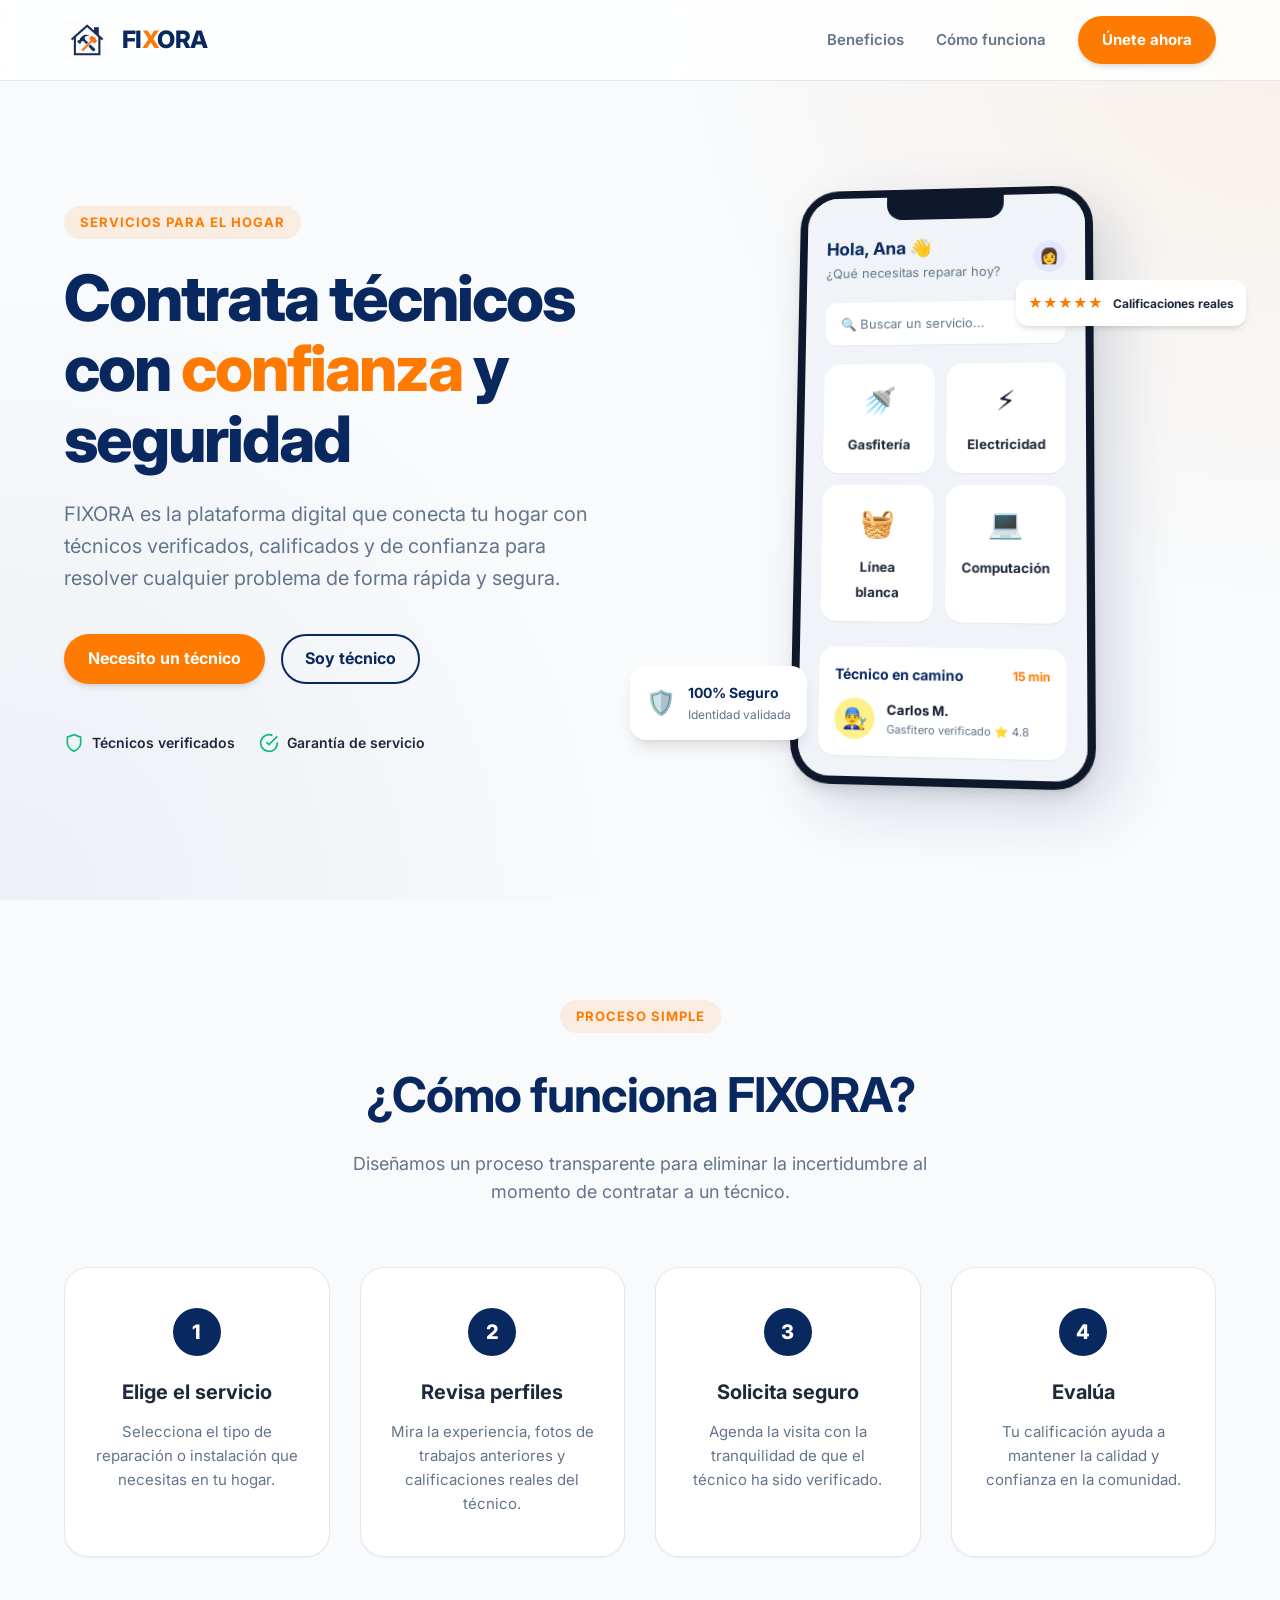
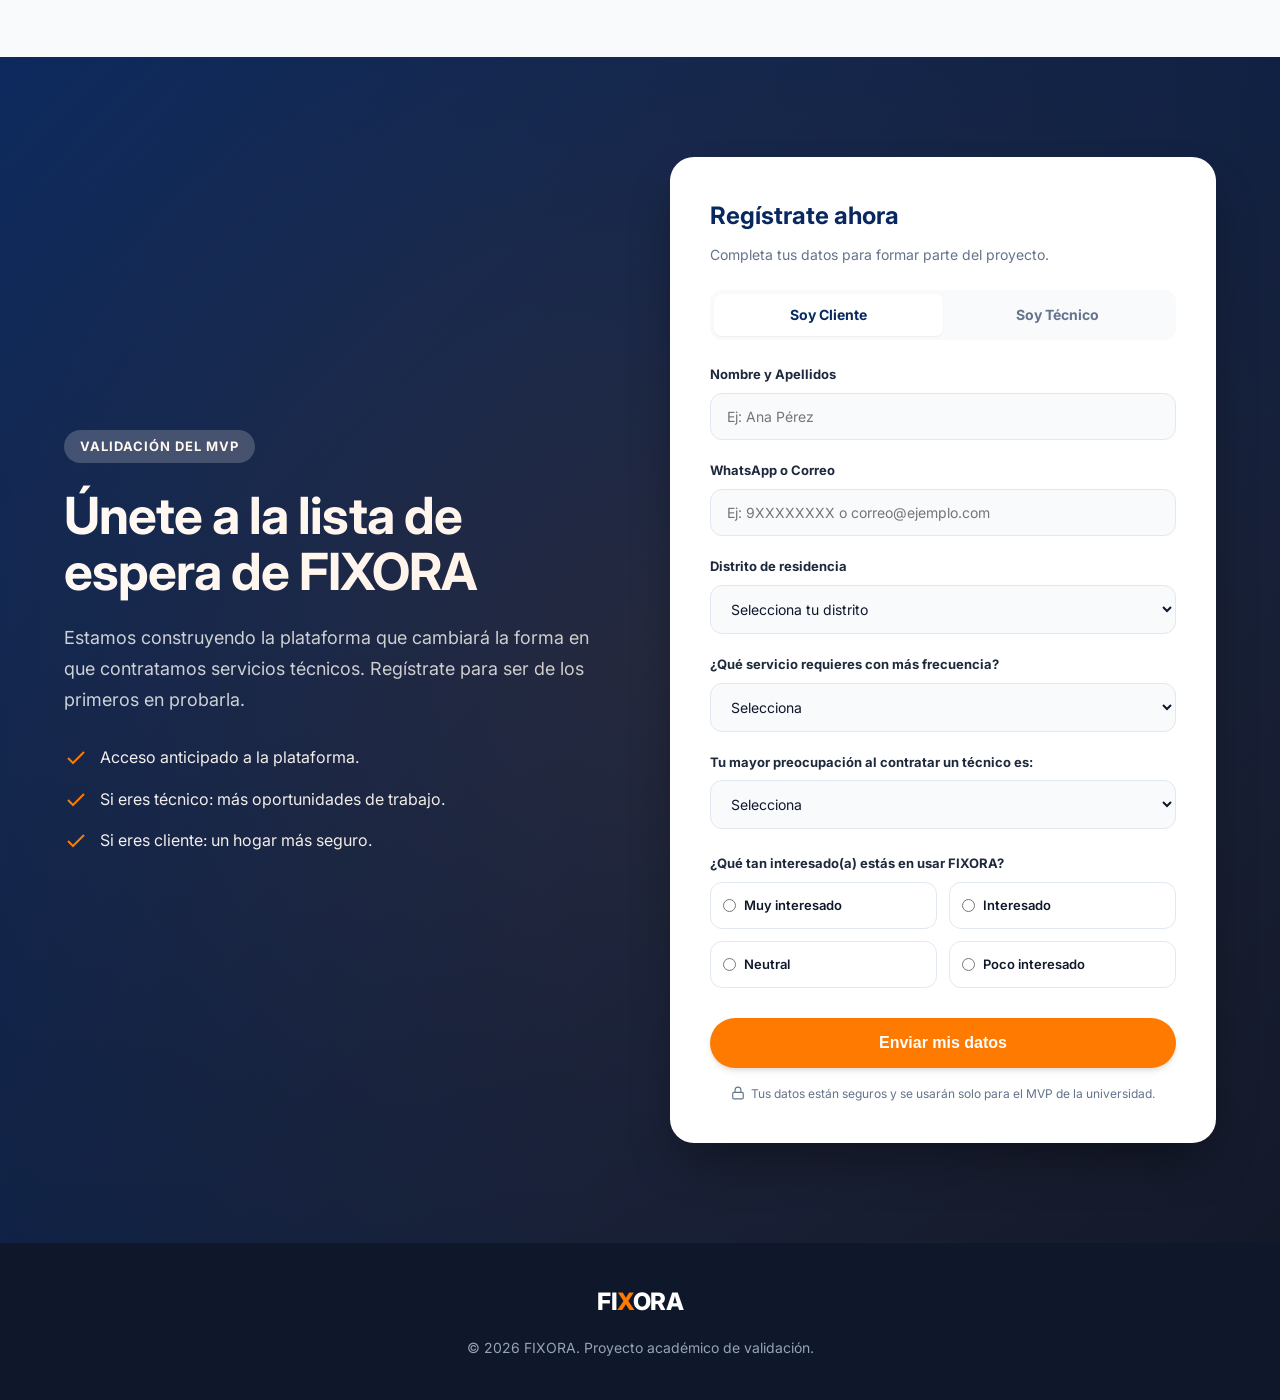
==== index.html @ aec87fe8 "first commit" ====
<!DOCTYPE html>
<html lang="es">
<head>
  <meta charset="UTF-8" />
  <meta name="viewport" content="width=device-width, initial-scale=1.0" />
  <title>FIXORA | Confianza que entra a tu hogar</title>
  <meta name="description" content="FIXORA conecta hogares con técnicos verificados para servicios seguros, rápidos y con garantía." />
  
  <!-- Google Analytics Placeholder -->
  <!-- 
  <script async src="https://www.googletagmanager.com/gtag/js?id=TU_ID_AQUI"></script>
  <script>
    window.dataLayer = window.dataLayer || [];
    function gtag(){dataLayer.push(arguments);}
    gtag('js', new Date());
    gtag('config', 'TU_ID_AQUI');
  </script>
  -->
  
  <link rel="preconnect" href="https://fonts.googleapis.com">
  <link rel="preconnect" href="https://fonts.gstatic.com" crossorigin>
  <link href="https://fonts.googleapis.com/css2?family=Inter:wght@400;500;600;700;800&display=swap" rel="stylesheet">
  <link rel="stylesheet" href="styles.css" />
</head>
<body>
  <header class="site-header">
    <a href="#inicio" class="brand" aria-label="FIXORA inicio">
      <img src="logo.png" alt="FIXORA Logo" class="brand-logo-img" onerror="this.style.display='none'">
      <span class="brand-text">FI<span class="text-orange">X</span>ORA</span>
    </a>
    <nav class="nav">
      <a href="#beneficios" class="nav-link">Beneficios</a>
      <a href="#funciona" class="nav-link">Cómo funciona</a>
      <a href="#validacion" class="btn-primary">Únete ahora</a>
    </nav>
  </header>

  <main id="inicio">
    <!-- HERO SECTION -->
    <section class="hero">
      <div class="hero-copy">
        <span class="badge">Servicios para el hogar</span>
        <h1>Contrata técnicos con <span class="text-orange">confianza</span> y seguridad</h1>
        <p class="lead">FIXORA es la plataforma digital que conecta tu hogar con técnicos verificados, calificados y de confianza para resolver cualquier problema de forma rápida y segura.</p>
        
        <div class="hero-actions">
          <a href="#validacion" class="btn-primary" onclick="setTab('usuario')">Necesito un técnico</a>
          <a href="#validacion" class="btn-outline" onclick="setTab('tecnico')">Soy técnico</a>
        </div>
        
        <div class="trust-badges">
          <div class="trust-item">
            <svg viewBox="0 0 24 24" fill="none" stroke="currentColor" stroke-width="2"><path d="M12 22s8-4 8-10V5l-8-3-8 3v7c0 6 8 10 8 10z"/></svg>
            Técnicos verificados
          </div>
          <div class="trust-item">
            <svg viewBox="0 0 24 24" fill="none" stroke="currentColor" stroke-width="2"><path d="M22 11.08V12a10 10 0 1 1-5.93-9.14"/><polyline points="22 4 12 14.01 9 11.01"/></svg>
            Garantía de servicio
          </div>
        </div>
      </div>
      
      <!-- VISUAL PROTOTYPE (Phone Mockup) -->
      <div class="hero-visual" aria-label="Prototipo de la aplicación FIXORA">
        <div class="phone-mockup">
          <div class="phone-notch"></div>
          <div class="app-screen">
            <div class="app-header">
              <div class="app-greeting">
                <h3>Hola, Ana 👋</h3>
                <p>¿Qué necesitas reparar hoy?</p>
              </div>
              <div class="tech-avatar" style="width: 32px; height: 32px; font-size: 16px;">👩</div>
            </div>
            
            <div class="app-search">
              🔍 Buscar un servicio...
            </div>
            
            <div class="app-categories">
              <div class="cat-card">
                <span>🚿</span>
                <small>Gasfitería</small>
              </div>
              <div class="cat-card">
                <span>⚡</span>
                <small>Electricidad</small>
              </div>
              <div class="cat-card">
                <span>🧺</span>
                <small>Línea blanca</small>
              </div>
              <div class="cat-card">
                <span>💻</span>
                <small>Computación</small>
              </div>
            </div>
            
            <div style="margin-top: auto; background: white; padding: 16px; border-radius: 16px; box-shadow: var(--shadow-sm);">
              <div style="display: flex; justify-content: space-between; align-items: center; margin-bottom: 12px;">
                <h4 style="font-size: 14px; color: var(--blue-primary);">Técnico en camino</h4>
                <span style="font-size: 12px; color: var(--orange-primary); font-weight: bold;">15 min</span>
              </div>
              <div style="display: flex; gap: 12px; align-items: center;">
                <div class="tech-avatar" style="background: #fef08a;">👨‍🔧</div>
                <div>
                  <p style="font-size: 13px; font-weight: 700; color: var(--text-main);">Carlos M.</p>
                  <p style="font-size: 11px; color: var(--text-muted);">Gasfitero verificado ⭐ 4.8</p>
                </div>
              </div>
            </div>
          </div>
        </div>
        
        <div class="floating-card">
          <div style="font-size: 24px;">🛡️</div>
          <div>
            <h4 style="font-size: 14px; color: var(--blue-primary); margin: 0;">100% Seguro</h4>
            <p style="font-size: 12px; color: var(--text-muted); margin: 0;">Identidad validada</p>
          </div>
        </div>
        
        <div class="floating-card-2">
          <div class="stars" style="color: var(--orange-primary); font-size: 14px;">★★★★★</div>
          <p style="font-size: 12px; font-weight: 700; color: var(--blue-800); margin: 0;">Calificaciones reales</p>
        </div>
      </div>
    </section>

    <!-- HOW IT WORKS -->
    <section class="section" id="funciona">
      <div class="text-center">
        <span class="badge">Proceso simple</span>
        <h2 class="section-title">¿Cómo funciona FIXORA?</h2>
        <p class="section-desc">Diseñamos un proceso transparente para eliminar la incertidumbre al momento de contratar a un técnico.</p>
      </div>
      
      <div class="steps-grid">
        <div class="step-card">
          <div class="step-number">1</div>
          <h3>Elige el servicio</h3>
          <p>Selecciona el tipo de reparación o instalación que necesitas en tu hogar.</p>
        </div>
        <div class="step-card">
          <div class="step-number">2</div>
          <h3>Revisa perfiles</h3>
          <p>Mira la experiencia, fotos de trabajos anteriores y calificaciones reales del técnico.</p>
        </div>
        <div class="step-card">
          <div class="step-number">3</div>
          <h3>Solicita seguro</h3>
          <p>Agenda la visita con la tranquilidad de que el técnico ha sido verificado.</p>
        </div>
        <div class="step-card">
          <div class="step-number">4</div>
          <h3>Evalúa</h3>
          <p>Tu calificación ayuda a mantener la calidad y confianza en la comunidad.</p>
        </div>
      </div>
    </section>

    <!-- VALIDATION FORM -->
    <section class="validation-section" id="validacion">
      <div class="validation-copy">
        <span class="badge" style="background: rgba(255,255,255,0.2); color: white;">Validación del MVP</span>
        <h2>Únete a la lista de espera de FIXORA</h2>
        <p>Estamos construyendo la plataforma que cambiará la forma en que contratamos servicios técnicos. Regístrate para ser de los primeros en probarla.</p>
        
        <ul class="validation-list">
          <li>
            <svg viewBox="0 0 24 24" fill="none" stroke="currentColor" stroke-width="2"><polyline points="20 6 9 17 4 12"/></svg>
            Acceso anticipado a la plataforma.
          </li>
          <li>
            <svg viewBox="0 0 24 24" fill="none" stroke="currentColor" stroke-width="2"><polyline points="20 6 9 17 4 12"/></svg>
            Si eres técnico: más oportunidades de trabajo.
          </li>
          <li>
            <svg viewBox="0 0 24 24" fill="none" stroke="currentColor" stroke-width="2"><polyline points="20 6 9 17 4 12"/></svg>
            Si eres cliente: un hogar más seguro.
          </li>
        </ul>
      </div>

      <div class="form-card">
        <div class="form-header">
          <h3>Regístrate ahora</h3>
          <p>Completa tus datos para formar parte del proyecto.</p>
        </div>

        <div class="form-tabs">
          <div class="form-tab active" id="tab-usuario" onclick="setTab('usuario')">Soy Cliente</div>
          <div class="form-tab" id="tab-tecnico" onclick="setTab('tecnico')">Soy Técnico</div>
        </div>

        <form id="fixoraForm" onsubmit="submitForm(event)">
          <!-- Hidden field to track user type -->
          <input type="hidden" id="tipo_usuario" name="tipo_usuario" value="usuario">

          <!-- Common Fields -->
          <div class="form-group">
            <label class="form-label">Nombre y Apellidos</label>
            <input type="text" name="nombre" class="form-control" placeholder="Ej: Ana Pérez" required>
          </div>

          <div class="form-group">
            <label class="form-label">WhatsApp o Correo</label>
            <input type="text" name="contacto" class="form-control" placeholder="Ej: 9XXXXXXXX o correo@ejemplo.com" required>
          </div>

          <div class="form-group">
            <label class="form-label">Distrito de residencia</label>
            <select name="distrito" class="form-control" required>
              <option value="">Selecciona tu distrito</option>
              <option>San Juan de Lurigancho</option>
              <option>Los Olivos</option>
              <option>Comas</option>
              <option>Ate</option>
              <option>San Miguel</option>
              <option>Surco</option>
              <option>Otro distrito</option>
            </select>
          </div>

          <!-- CLIENT SPECIFIC FIELDS -->
          <div id="fields-usuario" class="form-dynamic-section active">
            <div class="form-group">
              <label class="form-label">¿Qué servicio requieres con más frecuencia?</label>
              <select name="servicio_interes" class="form-control">
                <option value="">Selecciona</option>
                <option>Gasfitería</option>
                <option>Electricidad</option>
                <option>Línea blanca</option>
                <option>Computación</option>
                <option>Instalaciones generales</option>
              </select>
            </div>
            
            <div class="form-group">
              <label class="form-label">Tu mayor preocupación al contratar un técnico es:</label>
              <select name="preocupacion" class="form-control">
                <option value="">Selecciona</option>
                <option>Miedo a robos o estafas</option>
                <option>Trabajos mal realizados</option>
                <option>Cobros excesivos o sorpresas</option>
                <option>Falta de garantía</option>
              </select>
            </div>
          </div>

          <!-- TECHNICIAN SPECIFIC FIELDS -->
          <div id="fields-tecnico" class="form-dynamic-section">
            <div class="form-group">
              <label class="form-label">¿Cuál es tu especialidad principal?</label>
              <select name="especialidad" class="form-control">
                <option value="">Selecciona tu oficio</option>
                <option>Gasfitería</option>
                <option>Electricidad</option>
                <option>Reparación de línea blanca</option>
                <option>Soporte de computadoras</option>
                <option>Albañilería / Instalaciones</option>
              </select>
            </div>

            <div class="form-group">
              <label class="form-label">Años de experiencia</label>
              <select name="experiencia" class="form-control">
                <option value="">Selecciona</option>
                <option>Menos de 1 año</option>
                <option>1 a 3 años</option>
                <option>3 a 5 años</option>
                <option>Más de 5 años</option>
              </select>
            </div>
          </div>

          <!-- Common Fields -->
          <div class="form-group" style="margin-top: 24px;">
            <label class="form-label">¿Qué tan interesado(a) estás en usar FIXORA?</label>
            <div class="radio-group">
              <label class="radio-label"><input type="radio" name="interes" value="Muy interesado" required> Muy interesado</label>
              <label class="radio-label"><input type="radio" name="interes" value="Interesado"> Interesado</label>
              <label class="radio-label"><input type="radio" name="interes" value="Neutral"> Neutral</label>
              <label class="radio-label"><input type="radio" name="interes" value="Poco interesado"> Poco interesado</label>
            </div>
          </div>

          <button type="submit" class="btn-primary btn-submit" id="submitBtn">Enviar mis datos</button>
          
          <div class="privacy-notice">
            <svg viewBox="0 0 24 24" width="14" height="14" fill="none" stroke="currentColor" stroke-width="2"><rect x="3" y="11" width="18" height="11" rx="2" ry="2"/><path d="M7 11V7a5 5 0 0 1 10 0v4"/></svg>
            Tus datos están seguros y se usarán solo para el MVP de la universidad.
          </div>
          
          <div class="success-message" id="successMsg">
            ¡Gracias por registrarte! Hemos guardado tu información.
          </div>
        </form>
      </div>
    </section>
  </main>

  <footer class="site-footer">
    <div class="brand" style="justify-content: center; margin-bottom: 16px;">
      <span class="brand-text">FI<span class="text-orange">X</span>ORA</span>
    </div>
    <p>© 2026 FIXORA. Proyecto académico de validación.</p>
  </footer>

  <script src="script.js"></script>
</body>
</html>
---- styles.css ----
:root {
  /* Core Colors */
  --blue-900: #0f172a;
  --blue-800: #1e293b;
  --blue-600: #2563eb;
  --blue-500: #3b82f6;
  --blue-primary: #08285f; /* Base blue from requirements */
  --orange-primary: #ff7a00; /* Base orange from requirements */
  --orange-hover: #e06a00;
  
  /* Neutral Colors */
  --bg-main: #f8fafc;
  --bg-card: #ffffff;
  --text-main: #0f172a;
  --text-muted: #64748b;
  --border-light: #e2e8f0;
  
  /* Shadows & Effects */
  --shadow-sm: 0 1px 2px 0 rgb(0 0 0 / 0.05);
  --shadow-md: 0 4px 6px -1px rgb(0 0 0 / 0.1), 0 2px 4px -2px rgb(0 0 0 / 0.1);
  --shadow-lg: 0 10px 15px -3px rgb(0 0 0 / 0.1), 0 4px 6px -4px rgb(0 0 0 / 0.1);
  --shadow-glow: 0 0 20px rgba(255, 122, 0, 0.3);
  --radius-md: 12px;
  --radius-lg: 24px;
  --radius-full: 9999px;
  
  /* Glassmorphism */
  --glass-bg: rgba(255, 255, 255, 0.85);
  --glass-border: rgba(255, 255, 255, 0.3);
}

* {
  box-sizing: border-box;
  margin: 0;
  padding: 0;
}

html {
  scroll-behavior: smooth;
  font-family: 'Inter', system-ui, -apple-system, sans-serif;
}

body {
  background-color: var(--bg-main);
  color: var(--text-main);
  line-height: 1.6;
  overflow-x: hidden;
}

a {
  text-decoration: none;
  color: inherit;
  transition: all 0.3s ease;
}

/* --- HEADER & NAVIGATION --- */
.site-header {
  position: fixed;
  top: 0;
  width: 100%;
  z-index: 100;
  background: var(--glass-bg);
  backdrop-filter: blur(16px);
  -webkit-backdrop-filter: blur(16px);
  border-bottom: 1px solid var(--border-light);
  display: flex;
  align-items: center;
  justify-content: space-between;
  padding: 16px clamp(20px, 5vw, 80px);
  transition: all 0.3s ease;
}

.brand {
  display: flex;
  align-items: center;
  gap: 12px;
}

.brand-logo-img {
  height: 40px;
  width: auto;
  object-fit: contain;
}

.brand-text {
  font-size: 24px;
  font-weight: 800;
  color: var(--blue-primary);
  letter-spacing: -0.5px;
}

.text-orange {
  color: var(--orange-primary);
}

.nav {
  display: flex;
  align-items: center;
  gap: 32px;
  font-weight: 600;
  font-size: 15px;
}

.nav-link {
  color: var(--text-muted);
}

.nav-link:hover {
  color: var(--blue-primary);
}

.btn-primary {
  background: var(--orange-primary);
  color: white;
  padding: 12px 24px;
  border-radius: var(--radius-full);
  font-weight: 700;
  box-shadow: var(--shadow-md);
  border: none;
  cursor: pointer;
  display: inline-flex;
  align-items: center;
  justify-content: center;
  transition: all 0.3s cubic-bezier(0.4, 0, 0.2, 1);
}

.btn-primary:hover {
  background: var(--orange-hover);
  transform: translateY(-2px);
  box-shadow: var(--shadow-glow);
  color: white;
}

.btn-outline {
  background: transparent;
  color: var(--blue-primary);
  border: 2px solid var(--blue-primary);
  padding: 10px 22px;
  border-radius: var(--radius-full);
  font-weight: 700;
  transition: all 0.3s ease;
}

.btn-outline:hover {
  background: var(--blue-primary);
  color: white;
}

/* --- HERO SECTION --- */
.hero {
  padding: 160px clamp(20px, 5vw, 80px) 100px;
  min-height: 100vh;
  display: grid;
  grid-template-columns: 1fr 1fr;
  gap: 60px;
  align-items: center;
  background: radial-gradient(circle at top right, rgba(255, 122, 0, 0.08), transparent 40%),
              radial-gradient(circle at bottom left, rgba(8, 40, 95, 0.05), transparent 40%);
}

.badge {
  display: inline-block;
  background: rgba(255, 122, 0, 0.1);
  color: var(--orange-primary);
  padding: 6px 16px;
  border-radius: var(--radius-full);
  font-size: 13px;
  font-weight: 700;
  text-transform: uppercase;
  letter-spacing: 1px;
  margin-bottom: 24px;
}

.hero-copy h1 {
  font-size: clamp(40px, 5vw, 64px);
  color: var(--blue-primary);
  line-height: 1.1;
  letter-spacing: -2px;
  margin-bottom: 24px;
  font-weight: 800;
}

.hero-copy p.lead {
  font-size: clamp(16px, 2vw, 20px);
  color: var(--text-muted);
  margin-bottom: 40px;
  max-width: 540px;
}

.hero-actions {
  display: flex;
  gap: 16px;
  align-items: center;
  margin-bottom: 48px;
}

.trust-badges {
  display: flex;
  gap: 24px;
  align-items: center;
}

.trust-item {
  display: flex;
  align-items: center;
  gap: 8px;
  font-size: 14px;
  font-weight: 600;
  color: var(--blue-800);
}

.trust-item svg {
  width: 20px;
  height: 20px;
  color: #10b981;
}

/* --- APP PROTOTYPE VISUAL --- */
.hero-visual {
  position: relative;
  display: flex;
  justify-content: center;
  perspective: 1000px;
}

.phone-mockup {
  width: 300px;
  height: 600px;
  background: var(--bg-card);
  border-radius: 40px;
  border: 8px solid var(--blue-900);
  box-shadow: var(--shadow-lg), 20px 20px 60px rgba(8, 40, 95, 0.15);
  overflow: hidden;
  position: relative;
  transform: rotateY(-5deg) rotateX(5deg);
  transition: transform 0.5s ease;
}

.phone-mockup:hover {
  transform: rotateY(0deg) rotateX(0deg) translateY(-10px);
}

.phone-notch {
  position: absolute;
  top: 0;
  left: 50%;
  transform: translateX(-50%);
  width: 120px;
  height: 24px;
  background: var(--blue-900);
  border-bottom-left-radius: 16px;
  border-bottom-right-radius: 16px;
  z-index: 10;
}

.app-screen {
  padding: 40px 20px 20px;
  height: 100%;
  background: #f0f4f8;
  display: flex;
  flex-direction: column;
  gap: 20px;
}

.app-header {
  display: flex;
  justify-content: space-between;
  align-items: center;
}

.app-greeting h3 {
  font-size: 18px;
  color: var(--blue-primary);
}

.app-greeting p {
  font-size: 13px;
  color: var(--text-muted);
}

.app-search {
  background: white;
  padding: 12px 16px;
  border-radius: 12px;
  font-size: 13px;
  color: var(--text-muted);
  display: flex;
  align-items: center;
  gap: 8px;
  box-shadow: var(--shadow-sm);
}

.app-categories {
  display: grid;
  grid-template-columns: 1fr 1fr;
  gap: 12px;
}

.cat-card {
  background: white;
  padding: 16px;
  border-radius: 16px;
  text-align: center;
  box-shadow: var(--shadow-sm);
  transition: transform 0.2s;
}

.cat-card:hover {
  transform: scale(1.05);
}

.cat-card span {
  font-size: 28px;
  display: block;
  margin-bottom: 8px;
}

.cat-card small {
  font-weight: 700;
  color: var(--blue-800);
}

.floating-card {
  position: absolute;
  bottom: 40px;
  left: -40px;
  background: white;
  padding: 16px;
  border-radius: 16px;
  box-shadow: var(--shadow-lg);
  display: flex;
  align-items: center;
  gap: 12px;
  animation: float 4s ease-in-out infinite;
  z-index: 20;
}

.floating-card-2 {
  position: absolute;
  top: 100px;
  right: -30px;
  background: white;
  padding: 12px;
  border-radius: 12px;
  box-shadow: var(--shadow-md);
  display: flex;
  align-items: center;
  gap: 10px;
  animation: float 5s ease-in-out infinite reverse;
  z-index: 20;
}

.tech-avatar {
  width: 40px;
  height: 40px;
  background: #e0e7ff;
  border-radius: 50%;
  display: grid;
  place-items: center;
  font-size: 20px;
}

.tech-info h4 {
  font-size: 14px;
  color: var(--blue-primary);
}

.tech-info p {
  font-size: 12px;
  color: var(--text-muted);
}

.tech-info .stars {
  color: var(--orange-primary);
  font-size: 12px;
}

@keyframes float {
  0% { transform: translateY(0px); }
  50% { transform: translateY(-15px); }
  100% { transform: translateY(0px); }
}

/* --- HOW IT WORKS --- */
.section {
  padding: 100px clamp(20px, 5vw, 80px);
}

.text-center {
  text-align: center;
}

.section-title {
  font-size: clamp(32px, 4vw, 48px);
  color: var(--blue-primary);
  margin-bottom: 16px;
  letter-spacing: -1px;
}

.section-desc {
  font-size: 18px;
  color: var(--text-muted);
  max-width: 600px;
  margin: 0 auto 60px;
}

.steps-grid {
  display: grid;
  grid-template-columns: repeat(auto-fit, minmax(240px, 1fr));
  gap: 30px;
  position: relative;
}

.step-card {
  background: white;
  padding: 40px 30px;
  border-radius: var(--radius-lg);
  text-align: center;
  box-shadow: var(--shadow-sm);
  transition: all 0.3s ease;
  border: 1px solid var(--border-light);
  position: relative;
  z-index: 2;
}

.step-card:hover {
  transform: translateY(-5px);
  box-shadow: var(--shadow-md);
  border-color: var(--orange-primary);
}

.step-number {
  width: 48px;
  height: 48px;
  background: var(--blue-primary);
  color: white;
  border-radius: 50%;
  display: grid;
  place-items: center;
  font-size: 20px;
  font-weight: 800;
  margin: 0 auto 20px;
}

.step-card h3 {
  color: var(--blue-800);
  margin-bottom: 12px;
  font-size: 20px;
}

.step-card p {
  color: var(--text-muted);
  font-size: 15px;
}

/* --- VALIDATION FORM SECTION --- */
.validation-section {
  background: linear-gradient(135deg, var(--blue-primary) 0%, var(--blue-900) 100%);
  padding: 100px clamp(20px, 5vw, 80px);
  color: white;
  display: grid;
  grid-template-columns: 1fr 1fr;
  gap: 60px;
  align-items: center;
  position: relative;
  overflow: hidden;
}

.validation-section::before {
  content: '';
  position: absolute;
  top: -50%;
  left: -50%;
  width: 200%;
  height: 200%;
  background: radial-gradient(circle, rgba(255,122,0,0.1) 0%, transparent 60%);
  pointer-events: none;
}

.validation-copy h2 {
  font-size: clamp(36px, 4vw, 54px);
  margin-bottom: 24px;
  line-height: 1.1;
  letter-spacing: -1px;
}

.validation-copy p {
  font-size: 18px;
  color: #cbd5e1;
  margin-bottom: 30px;
  line-height: 1.7;
}

.validation-list {
  list-style: none;
}

.validation-list li {
  display: flex;
  align-items: center;
  gap: 12px;
  margin-bottom: 16px;
  font-size: 16px;
  color: #f1f5f9;
}

.validation-list li svg {
  color: var(--orange-primary);
  width: 24px;
  height: 24px;
}

.form-card {
  background: white;
  border-radius: var(--radius-lg);
  padding: 40px;
  box-shadow: 0 25px 50px -12px rgba(0, 0, 0, 0.4);
  color: var(--text-main);
  position: relative;
  z-index: 10;
}

.form-header {
  margin-bottom: 24px;
}

.form-header h3 {
  font-size: 24px;
  color: var(--blue-primary);
  margin-bottom: 8px;
}

.form-header p {
  color: var(--text-muted);
  font-size: 14px;
}

.form-tabs {
  display: flex;
  background: var(--bg-main);
  border-radius: var(--radius-md);
  padding: 4px;
  margin-bottom: 24px;
}

.form-tab {
  flex: 1;
  text-align: center;
  padding: 10px;
  font-weight: 700;
  font-size: 14px;
  color: var(--text-muted);
  cursor: pointer;
  border-radius: 8px;
  transition: all 0.2s;
}

.form-tab.active {
  background: white;
  color: var(--blue-primary);
  box-shadow: var(--shadow-sm);
}

.form-group {
  margin-bottom: 20px;
}

.form-label {
  display: block;
  font-size: 13px;
  font-weight: 700;
  color: var(--blue-800);
  margin-bottom: 8px;
}

.form-control {
  width: 100%;
  padding: 14px 16px;
  border: 1px solid var(--border-light);
  border-radius: var(--radius-md);
  font-family: inherit;
  font-size: 14px;
  color: var(--text-main);
  background: var(--bg-main);
  transition: all 0.2s;
}

.form-control:focus {
  outline: none;
  border-color: var(--blue-primary);
  box-shadow: 0 0 0 3px rgba(37, 99, 235, 0.1);
  background: white;
}

.radio-group {
  display: grid;
  grid-template-columns: 1fr 1fr;
  gap: 12px;
}

.radio-label {
  display: flex;
  align-items: center;
  gap: 8px;
  padding: 12px;
  border: 1px solid var(--border-light);
  border-radius: var(--radius-md);
  cursor: pointer;
  font-size: 13px;
  font-weight: 600;
  transition: all 0.2s;
}

.radio-label:hover {
  background: var(--bg-main);
}

.radio-label input[type="radio"] {
  accent-color: var(--orange-primary);
}

.btn-submit {
  width: 100%;
  padding: 16px;
  font-size: 16px;
  margin-top: 10px;
}

.privacy-notice {
  text-align: center;
  font-size: 12px;
  color: var(--text-muted);
  margin-top: 16px;
  display: flex;
  align-items: center;
  justify-content: center;
  gap: 6px;
}

.form-dynamic-section {
  display: none;
}

.form-dynamic-section.active {
  display: block;
  animation: fadeIn 0.3s ease;
}

.success-message {
  display: none;
  background: #ecfdf5;
  color: #065f46;
  padding: 16px;
  border-radius: var(--radius-md);
  text-align: center;
  font-weight: 600;
  margin-top: 20px;
  border: 1px solid #a7f3d0;
}

@keyframes fadeIn {
  from { opacity: 0; transform: translateY(-5px); }
  to { opacity: 1; transform: translateY(0); }
}

/* --- FOOTER --- */
.site-footer {
  background: var(--blue-900);
  color: white;
  padding: 40px 20px;
  text-align: center;
}

.site-footer .brand-text {
  color: white;
}

.site-footer p {
  color: #94a3b8;
  font-size: 14px;
  margin-top: 12px;
}

/* --- RESPONSIVE --- */
@media (max-width: 992px) {
  .hero, .validation-section {
    grid-template-columns: 1fr;
    text-align: center;
    gap: 40px;
  }
  
  .hero-copy h1, .hero-copy p.lead {
    margin-left: auto;
    margin-right: auto;
  }
  
  .hero-actions {
    justify-content: center;
  }
  
  .trust-badges {
    justify-content: center;
  }
  
  .nav {
    display: none; /* simple mobile nav handling for MVP */
  }
  
  .floating-card {
    left: 10px;
    bottom: 20px;
  }
  
  .floating-card-2 {
    right: 10px;
    top: 40px;
  }
}

@media (max-width: 600px) {
  .site-header {
    padding: 16px 20px;
  }
  
  .hero {
    padding-top: 120px;
  }
  
  .form-card {
    padding: 24px;
  }
  
  .radio-group {
    grid-template-columns: 1fr;
  }
}
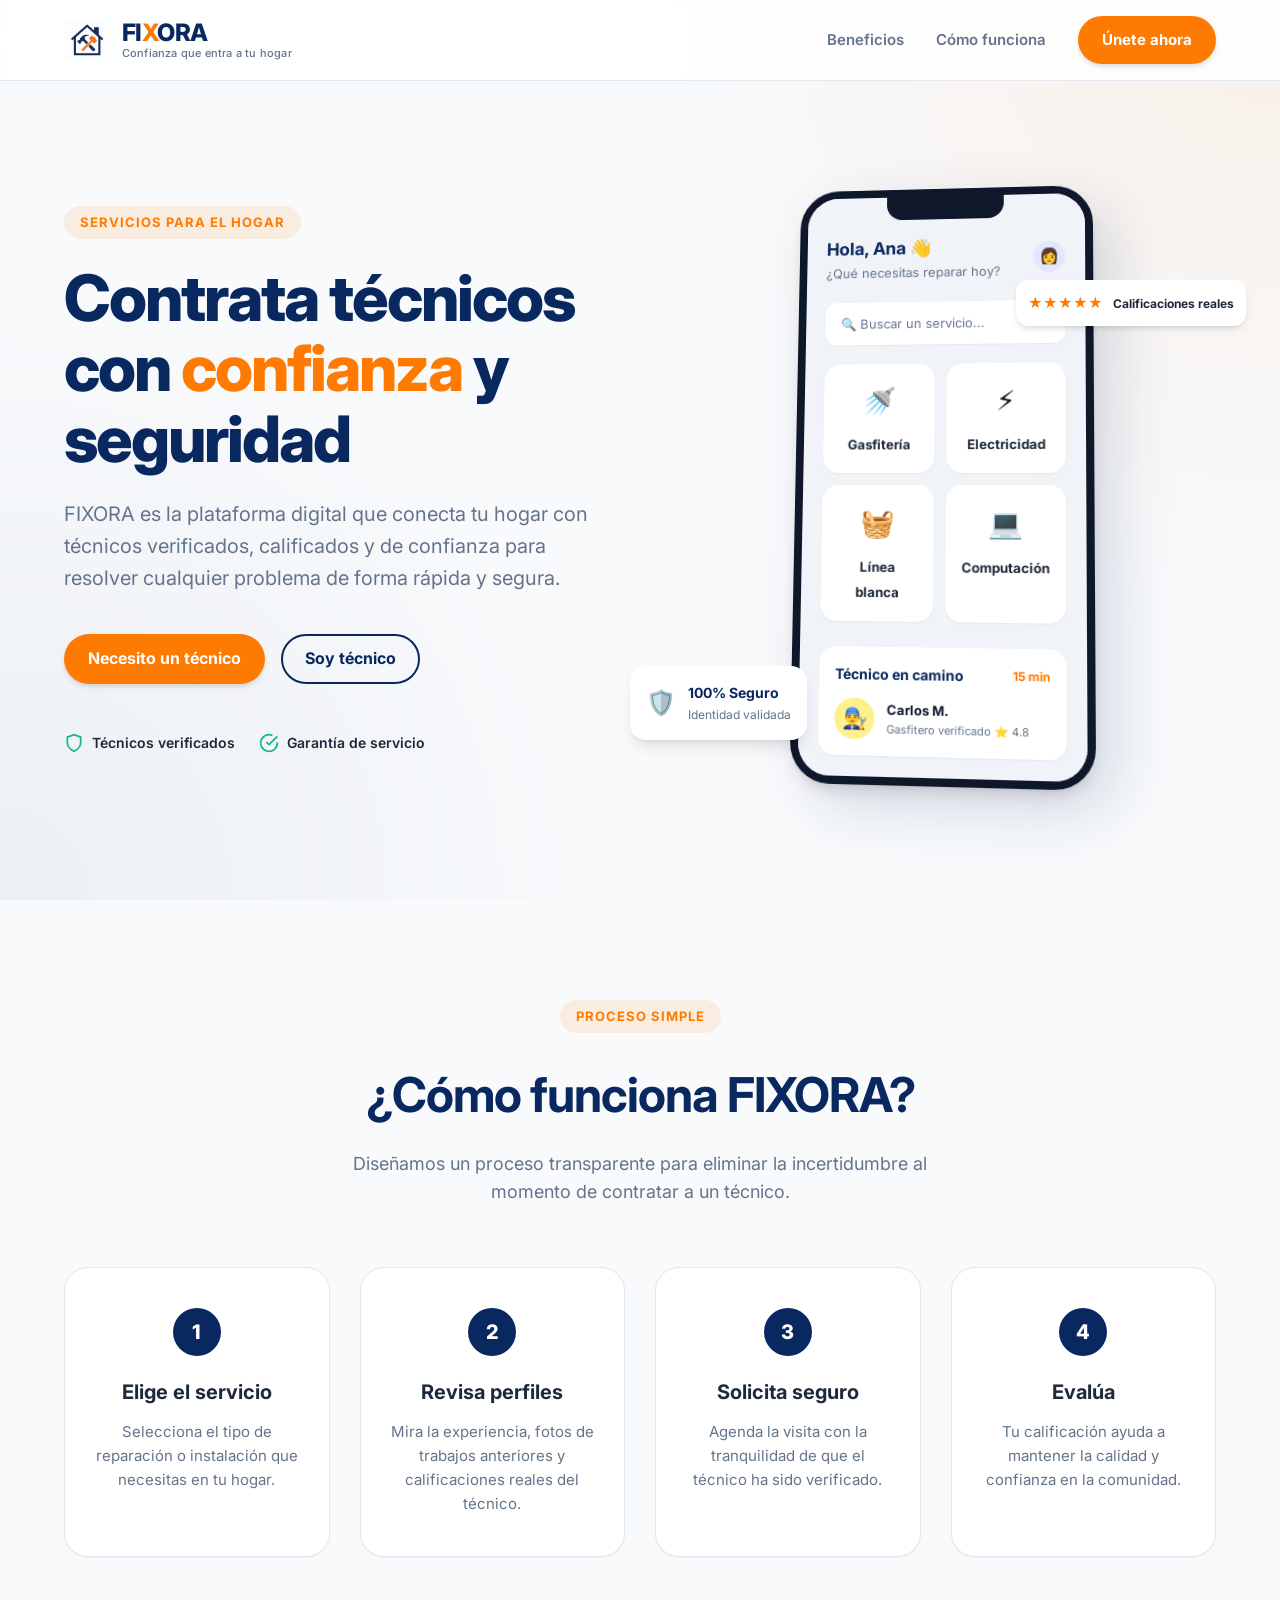
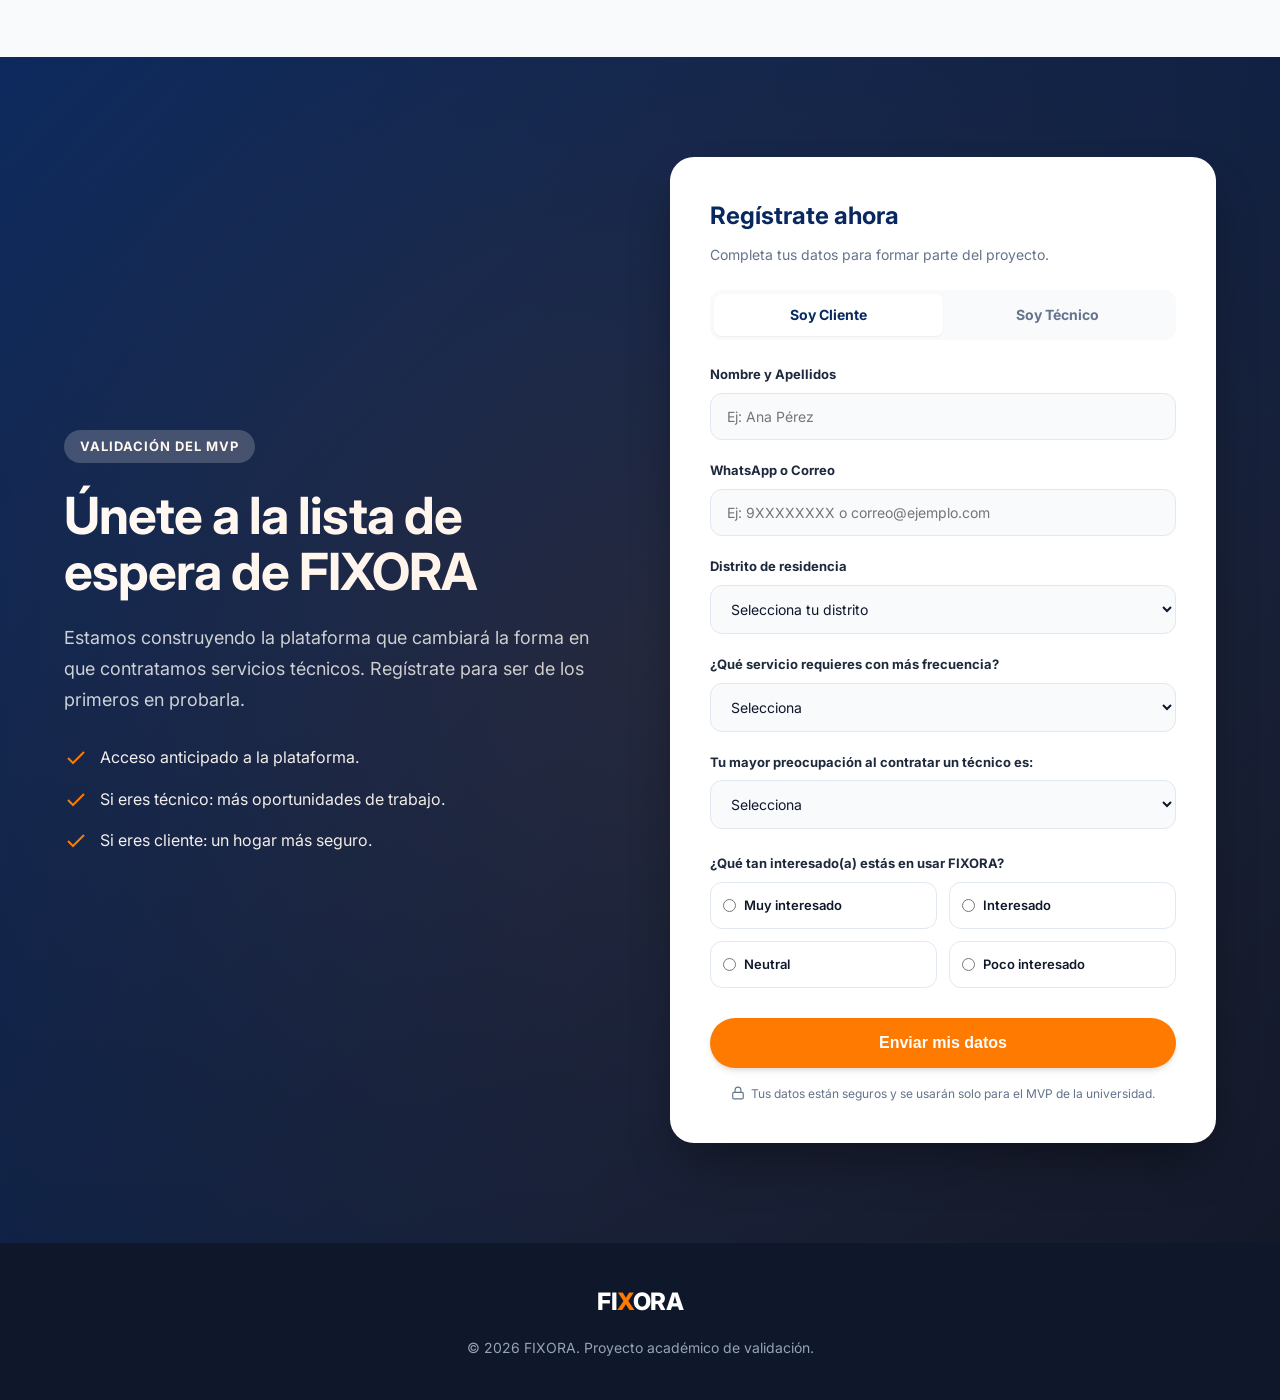
==== commit 8048a4b0: "Second commit" ====
--- a/index.html
+++ b/index.html
@@ -1,32 +1,37 @@
 <!DOCTYPE html>
 <html lang="es">
+
 <head>
   <meta charset="UTF-8" />
   <meta name="viewport" content="width=device-width, initial-scale=1.0" />
   <title>FIXORA | Confianza que entra a tu hogar</title>
-  <meta name="description" content="FIXORA conecta hogares con técnicos verificados para servicios seguros, rápidos y con garantía." />
-  
+  <meta name="description"
+    content="FIXORA conecta hogares con técnicos verificados para servicios seguros, rápidos y con garantía." />
+
   <!-- Google Analytics Placeholder -->
-  <!-- 
-  <script async src="https://www.googletagmanager.com/gtag/js?id=TU_ID_AQUI"></script>
+  <script async src="https://www.googletagmanager.com/gtag/js?id=G-4L2NYJHVWM"></script>
   <script>
     window.dataLayer = window.dataLayer || [];
-    function gtag(){dataLayer.push(arguments);}
+    function gtag() { dataLayer.push(arguments); }
     gtag('js', new Date());
-    gtag('config', 'TU_ID_AQUI');
+
+    gtag('config', 'G-4L2NYJHVWM');
   </script>
-  -->
-  
+
   <link rel="preconnect" href="https://fonts.googleapis.com">
   <link rel="preconnect" href="https://fonts.gstatic.com" crossorigin>
   <link href="https://fonts.googleapis.com/css2?family=Inter:wght@400;500;600;700;800&display=swap" rel="stylesheet">
   <link rel="stylesheet" href="styles.css" />
 </head>
+
 <body>
   <header class="site-header">
     <a href="#inicio" class="brand" aria-label="FIXORA inicio">
       <img src="logo.png" alt="FIXORA Logo" class="brand-logo-img" onerror="this.style.display='none'">
-      <span class="brand-text">FI<span class="text-orange">X</span>ORA</span>
+      <div class="brand-info">
+        <span class="brand-text">FI<span class="text-orange">X</span>ORA</span>
+        <span class="brand-tagline">Confianza que entra a tu hogar</span>
+      </div>
     </a>
     <nav class="nav">
       <a href="#beneficios" class="nav-link">Beneficios</a>
@@ -41,25 +46,31 @@
       <div class="hero-copy">
         <span class="badge">Servicios para el hogar</span>
         <h1>Contrata técnicos con <span class="text-orange">confianza</span> y seguridad</h1>
-        <p class="lead">FIXORA es la plataforma digital que conecta tu hogar con técnicos verificados, calificados y de confianza para resolver cualquier problema de forma rápida y segura.</p>
-        
+        <p class="lead">FIXORA es la plataforma digital que conecta tu hogar con técnicos verificados, calificados y de
+          confianza para resolver cualquier problema de forma rápida y segura.</p>
+
         <div class="hero-actions">
           <a href="#validacion" class="btn-primary" onclick="setTab('usuario')">Necesito un técnico</a>
           <a href="#validacion" class="btn-outline" onclick="setTab('tecnico')">Soy técnico</a>
         </div>
-        
+
         <div class="trust-badges">
           <div class="trust-item">
-            <svg viewBox="0 0 24 24" fill="none" stroke="currentColor" stroke-width="2"><path d="M12 22s8-4 8-10V5l-8-3-8 3v7c0 6 8 10 8 10z"/></svg>
+            <svg viewBox="0 0 24 24" fill="none" stroke="currentColor" stroke-width="2">
+              <path d="M12 22s8-4 8-10V5l-8-3-8 3v7c0 6 8 10 8 10z" />
+            </svg>
             Técnicos verificados
           </div>
           <div class="trust-item">
-            <svg viewBox="0 0 24 24" fill="none" stroke="currentColor" stroke-width="2"><path d="M22 11.08V12a10 10 0 1 1-5.93-9.14"/><polyline points="22 4 12 14.01 9 11.01"/></svg>
+            <svg viewBox="0 0 24 24" fill="none" stroke="currentColor" stroke-width="2">
+              <path d="M22 11.08V12a10 10 0 1 1-5.93-9.14" />
+              <polyline points="22 4 12 14.01 9 11.01" />
+            </svg>
             Garantía de servicio
           </div>
         </div>
       </div>
-      
+
       <!-- VISUAL PROTOTYPE (Phone Mockup) -->
       <div class="hero-visual" aria-label="Prototipo de la aplicación FIXORA">
         <div class="phone-mockup">
@@ -72,11 +83,11 @@
               </div>
               <div class="tech-avatar" style="width: 32px; height: 32px; font-size: 16px;">👩</div>
             </div>
-            
+
             <div class="app-search">
               🔍 Buscar un servicio...
             </div>
-            
+
             <div class="app-categories">
               <div class="cat-card">
                 <span>🚿</span>
@@ -95,8 +106,9 @@
                 <small>Computación</small>
               </div>
             </div>
-            
-            <div style="margin-top: auto; background: white; padding: 16px; border-radius: 16px; box-shadow: var(--shadow-sm);">
+
+            <div
+              style="margin-top: auto; background: white; padding: 16px; border-radius: 16px; box-shadow: var(--shadow-sm);">
               <div style="display: flex; justify-content: space-between; align-items: center; margin-bottom: 12px;">
                 <h4 style="font-size: 14px; color: var(--blue-primary);">Técnico en camino</h4>
                 <span style="font-size: 12px; color: var(--orange-primary); font-weight: bold;">15 min</span>
@@ -111,7 +123,7 @@
             </div>
           </div>
         </div>
-        
+
         <div class="floating-card">
           <div style="font-size: 24px;">🛡️</div>
           <div>
@@ -119,7 +131,7 @@
             <p style="font-size: 12px; color: var(--text-muted); margin: 0;">Identidad validada</p>
           </div>
         </div>
-        
+
         <div class="floating-card-2">
           <div class="stars" style="color: var(--orange-primary); font-size: 14px;">★★★★★</div>
           <p style="font-size: 12px; font-weight: 700; color: var(--blue-800); margin: 0;">Calificaciones reales</p>
@@ -132,9 +144,10 @@
       <div class="text-center">
         <span class="badge">Proceso simple</span>
         <h2 class="section-title">¿Cómo funciona FIXORA?</h2>
-        <p class="section-desc">Diseñamos un proceso transparente para eliminar la incertidumbre al momento de contratar a un técnico.</p>
-      </div>
-      
+        <p class="section-desc">Diseñamos un proceso transparente para eliminar la incertidumbre al momento de contratar
+          a un técnico.</p>
+      </div>
+
       <div class="steps-grid">
         <div class="step-card">
           <div class="step-number">1</div>
@@ -164,19 +177,26 @@
       <div class="validation-copy">
         <span class="badge" style="background: rgba(255,255,255,0.2); color: white;">Validación del MVP</span>
         <h2>Únete a la lista de espera de FIXORA</h2>
-        <p>Estamos construyendo la plataforma que cambiará la forma en que contratamos servicios técnicos. Regístrate para ser de los primeros en probarla.</p>
-        
+        <p>Estamos construyendo la plataforma que cambiará la forma en que contratamos servicios técnicos. Regístrate
+          para ser de los primeros en probarla.</p>
+
         <ul class="validation-list">
           <li>
-            <svg viewBox="0 0 24 24" fill="none" stroke="currentColor" stroke-width="2"><polyline points="20 6 9 17 4 12"/></svg>
+            <svg viewBox="0 0 24 24" fill="none" stroke="currentColor" stroke-width="2">
+              <polyline points="20 6 9 17 4 12" />
+            </svg>
             Acceso anticipado a la plataforma.
           </li>
           <li>
-            <svg viewBox="0 0 24 24" fill="none" stroke="currentColor" stroke-width="2"><polyline points="20 6 9 17 4 12"/></svg>
+            <svg viewBox="0 0 24 24" fill="none" stroke="currentColor" stroke-width="2">
+              <polyline points="20 6 9 17 4 12" />
+            </svg>
             Si eres técnico: más oportunidades de trabajo.
           </li>
           <li>
-            <svg viewBox="0 0 24 24" fill="none" stroke="currentColor" stroke-width="2"><polyline points="20 6 9 17 4 12"/></svg>
+            <svg viewBox="0 0 24 24" fill="none" stroke="currentColor" stroke-width="2">
+              <polyline points="20 6 9 17 4 12" />
+            </svg>
             Si eres cliente: un hogar más seguro.
           </li>
         </ul>
@@ -205,7 +225,8 @@
 
           <div class="form-group">
             <label class="form-label">WhatsApp o Correo</label>
-            <input type="text" name="contacto" class="form-control" placeholder="Ej: 9XXXXXXXX o correo@ejemplo.com" required>
+            <input type="text" name="contacto" class="form-control" placeholder="Ej: 9XXXXXXXX o correo@ejemplo.com"
+              required>
           </div>
 
           <div class="form-group">
@@ -235,7 +256,7 @@
                 <option>Instalaciones generales</option>
               </select>
             </div>
-            
+
             <div class="form-group">
               <label class="form-label">Tu mayor preocupación al contratar un técnico es:</label>
               <select name="preocupacion" class="form-control">
@@ -278,20 +299,25 @@
           <div class="form-group" style="margin-top: 24px;">
             <label class="form-label">¿Qué tan interesado(a) estás en usar FIXORA?</label>
             <div class="radio-group">
-              <label class="radio-label"><input type="radio" name="interes" value="Muy interesado" required> Muy interesado</label>
+              <label class="radio-label"><input type="radio" name="interes" value="Muy interesado" required> Muy
+                interesado</label>
               <label class="radio-label"><input type="radio" name="interes" value="Interesado"> Interesado</label>
               <label class="radio-label"><input type="radio" name="interes" value="Neutral"> Neutral</label>
-              <label class="radio-label"><input type="radio" name="interes" value="Poco interesado"> Poco interesado</label>
+              <label class="radio-label"><input type="radio" name="interes" value="Poco interesado"> Poco
+                interesado</label>
             </div>
           </div>
 
           <button type="submit" class="btn-primary btn-submit" id="submitBtn">Enviar mis datos</button>
-          
+
           <div class="privacy-notice">
-            <svg viewBox="0 0 24 24" width="14" height="14" fill="none" stroke="currentColor" stroke-width="2"><rect x="3" y="11" width="18" height="11" rx="2" ry="2"/><path d="M7 11V7a5 5 0 0 1 10 0v4"/></svg>
+            <svg viewBox="0 0 24 24" width="14" height="14" fill="none" stroke="currentColor" stroke-width="2">
+              <rect x="3" y="11" width="18" height="11" rx="2" ry="2" />
+              <path d="M7 11V7a5 5 0 0 1 10 0v4" />
+            </svg>
             Tus datos están seguros y se usarán solo para el MVP de la universidad.
           </div>
-          
+
           <div class="success-message" id="successMsg">
             ¡Gracias por registrarte! Hemos guardado tu información.
           </div>
@@ -309,4 +335,5 @@
 
   <script src="script.js"></script>
 </body>
-</html>
+
+</html>
--- a/styles.css
+++ b/styles.css
@@ -82,11 +82,25 @@
   object-fit: contain;
 }
 
+.brand-info {
+  display: flex;
+  flex-direction: column;
+  line-height: 1;
+}
+
 .brand-text {
   font-size: 24px;
   font-weight: 800;
   color: var(--blue-primary);
   letter-spacing: -0.5px;
+}
+
+.brand-tagline {
+  font-size: 11px;
+  font-weight: 500;
+  color: var(--text-muted);
+  letter-spacing: 0.2px;
+  margin-top: 3px;
 }
 
 .text-orange {
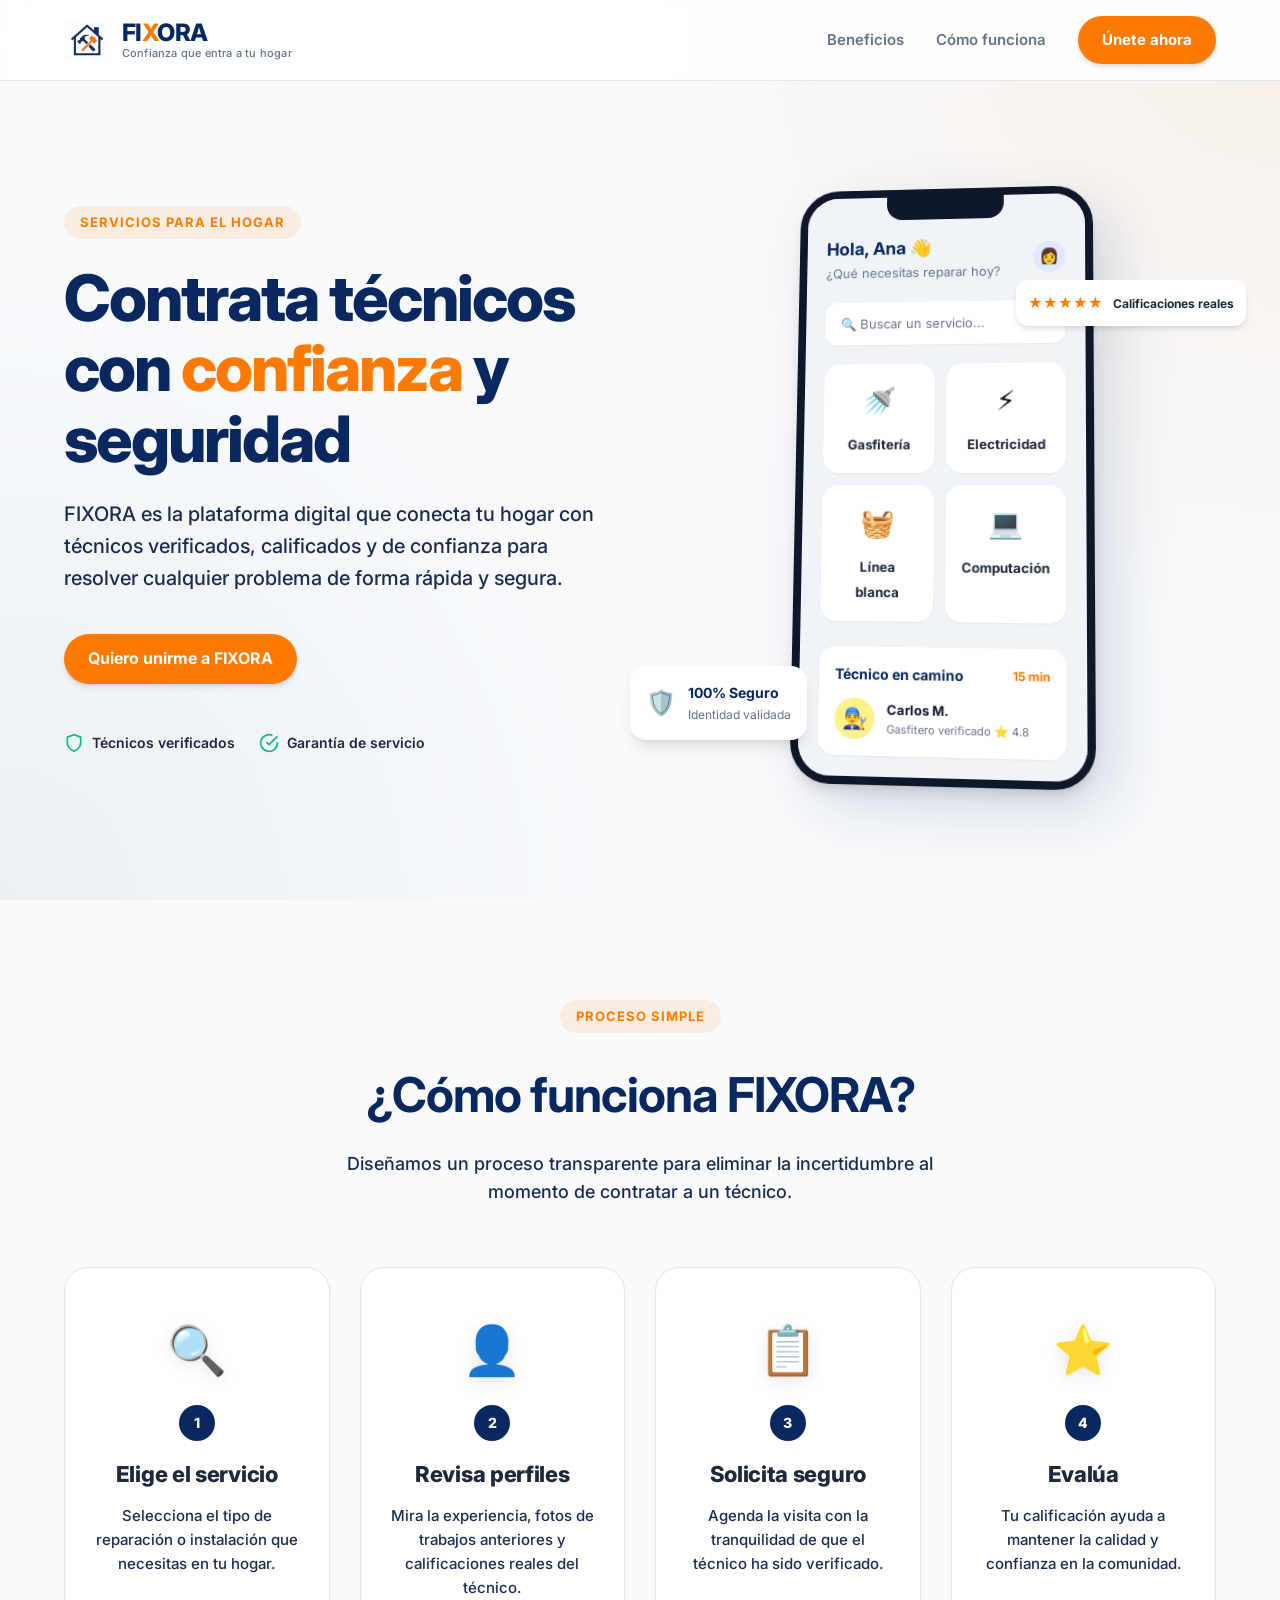
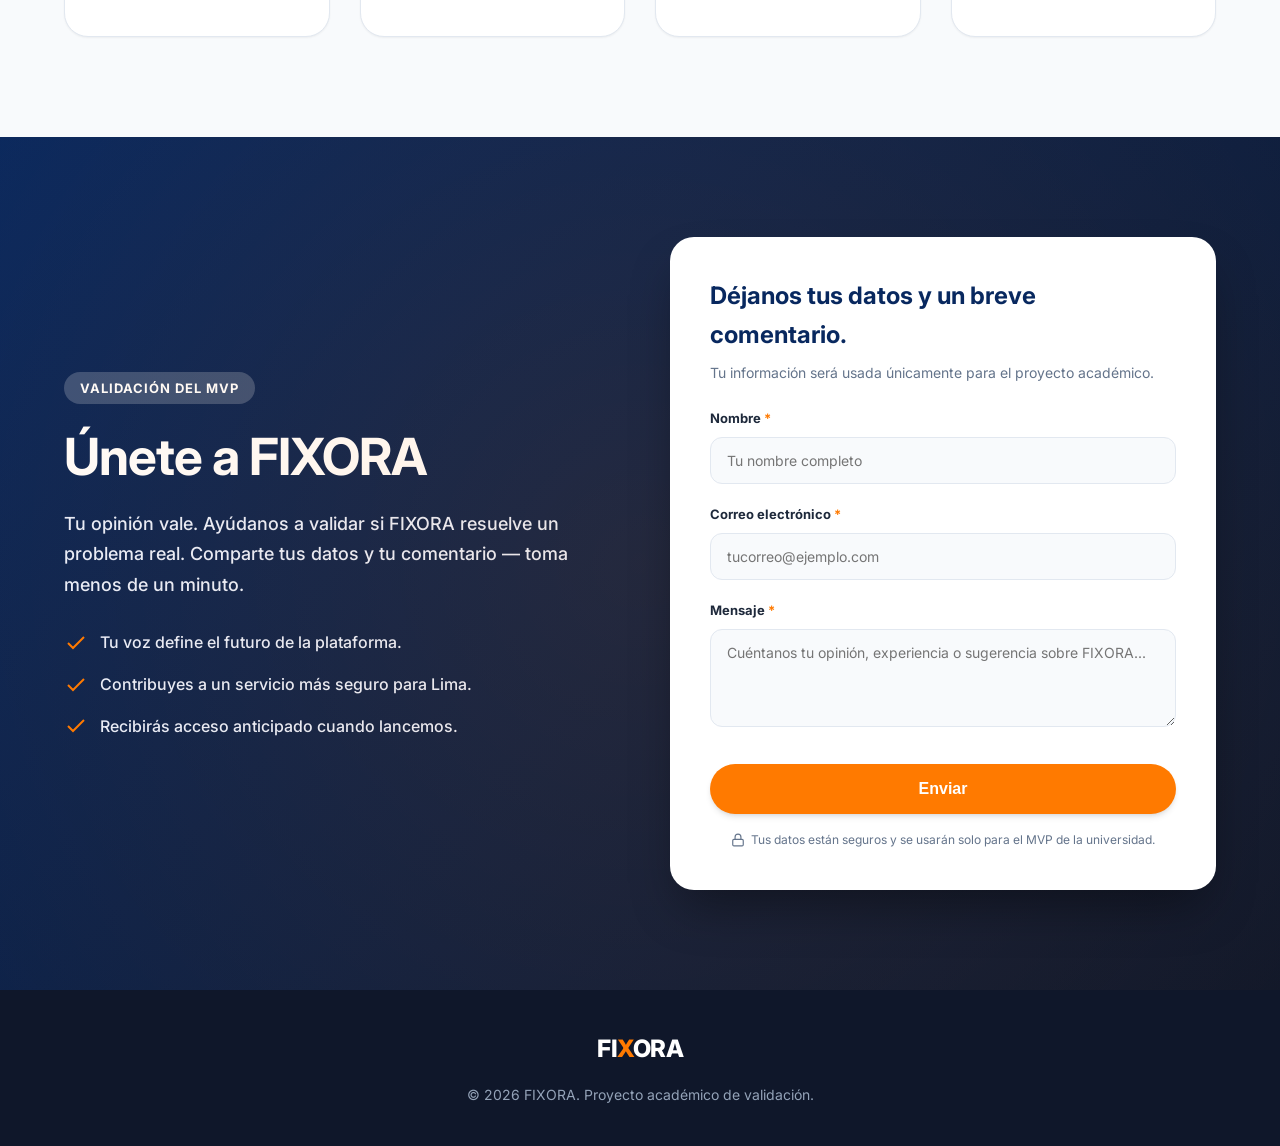
==== commit 1c7701d5: "sexto commit" ====
--- a/index.html
+++ b/index.html
@@ -4,18 +4,43 @@
 <head>
   <meta charset="UTF-8" />
   <meta name="viewport" content="width=device-width, initial-scale=1.0" />
+
+  <!-- Título e ícono de la pestaña -->
   <title>FIXORA | Confianza que entra a tu hogar</title>
+  <link rel="icon" type="image/png" href="logo.png" />
+  <link rel="apple-touch-icon" href="logo.png" />
+
+  <!-- SEO básico -->
   <meta name="description"
-    content="FIXORA conecta hogares con técnicos verificados para servicios seguros, rápidos y con garantía." />
+    content="Conecta tu hogar con técnicos verificados. Seguridad, transparencia y garantía en cada servicio." />
+  <meta name="keywords" content="técnicos verificados, gasfitería, electricidad, hogar, Lima, FIXORA" />
+  <meta name="author" content="FIXORA" />
+
+  <!-- Open Graph (Facebook, WhatsApp, LinkedIn, etc.) -->
+  <meta property="og:type" content="website" />
+  <meta property="og:site_name" content="FIXORA" />
+  <meta property="og:title" content="FIXORA — Confianza que entra a tu hogar" />
+  <meta property="og:description"
+    content="Conecta tu hogar con técnicos verificados. Calificaciones reales, garantía del servicio y seguimiento en tiempo real." />
+  <meta property="og:image" content="logo.png" />
+  <meta property="og:url" content="https://alexandergamonal.github.io/Fixora/" />
+  <meta property="og:locale" content="es_PE" />
+
+  <!-- Twitter Card -->
+  <meta name="twitter:card" content="summary_large_image" />
+  <meta name="twitter:title" content="FIXORA — Confianza que entra a tu hogar" />
+  <meta name="twitter:description"
+    content="Conecta tu hogar con técnicos verificados. Calificaciones reales, garantía del servicio y seguimiento en tiempo real." />
+  <meta name="twitter:image" content="logo.png" />
 
   <!-- Google Analytics Placeholder -->
-  <script async src="https://www.googletagmanager.com/gtag/js?id=G-4L2NYJHVWM"></script>
+  <script async src="https://www.googletagmanager.com/gtag/js?id=G-7EX03DR911"></script>
   <script>
     window.dataLayer = window.dataLayer || [];
     function gtag() { dataLayer.push(arguments); }
     gtag('js', new Date());
 
-    gtag('config', 'G-4L2NYJHVWM');
+    gtag('config', 'G-7EX03DR911');
   </script>
 
   <link rel="preconnect" href="https://fonts.googleapis.com">
@@ -50,8 +75,7 @@
           confianza para resolver cualquier problema de forma rápida y segura.</p>
 
         <div class="hero-actions">
-          <a href="#validacion" class="btn-primary" onclick="setTab('usuario')">Necesito un técnico</a>
-          <a href="#validacion" class="btn-outline" onclick="setTab('tecnico')">Soy técnico</a>
+          <a href="#validacion" class="btn-primary">Quiero unirme a FIXORA</a>
         </div>
 
         <div class="trust-badges">
@@ -150,21 +174,25 @@
 
       <div class="steps-grid">
         <div class="step-card">
+          <div class="step-icon">🔍</div>
           <div class="step-number">1</div>
           <h3>Elige el servicio</h3>
           <p>Selecciona el tipo de reparación o instalación que necesitas en tu hogar.</p>
         </div>
         <div class="step-card">
+          <div class="step-icon">👤</div>
           <div class="step-number">2</div>
           <h3>Revisa perfiles</h3>
           <p>Mira la experiencia, fotos de trabajos anteriores y calificaciones reales del técnico.</p>
         </div>
         <div class="step-card">
+          <div class="step-icon">📋</div>
           <div class="step-number">3</div>
           <h3>Solicita seguro</h3>
           <p>Agenda la visita con la tranquilidad de que el técnico ha sido verificado.</p>
         </div>
         <div class="step-card">
+          <div class="step-icon">⭐</div>
           <div class="step-number">4</div>
           <h3>Evalúa</h3>
           <p>Tu calificación ayuda a mantener la calidad y confianza en la comunidad.</p>
@@ -176,139 +204,56 @@
     <section class="validation-section" id="validacion">
       <div class="validation-copy">
         <span class="badge" style="background: rgba(255,255,255,0.2); color: white;">Validación del MVP</span>
-        <h2>Únete a la lista de espera de FIXORA</h2>
-        <p>Estamos construyendo la plataforma que cambiará la forma en que contratamos servicios técnicos. Regístrate
-          para ser de los primeros en probarla.</p>
+        <h2>Únete a FIXORA</h2>
+        <p>Tu opinión vale. Ayúdanos a validar si FIXORA resuelve un problema real. Comparte tus datos y tu comentario — toma menos de un minuto.</p>
 
         <ul class="validation-list">
           <li>
             <svg viewBox="0 0 24 24" fill="none" stroke="currentColor" stroke-width="2">
               <polyline points="20 6 9 17 4 12" />
             </svg>
-            Acceso anticipado a la plataforma.
+            Tu voz define el futuro de la plataforma.
           </li>
           <li>
             <svg viewBox="0 0 24 24" fill="none" stroke="currentColor" stroke-width="2">
               <polyline points="20 6 9 17 4 12" />
             </svg>
-            Si eres técnico: más oportunidades de trabajo.
+            Contribuyes a un servicio más seguro para Lima.
           </li>
           <li>
             <svg viewBox="0 0 24 24" fill="none" stroke="currentColor" stroke-width="2">
               <polyline points="20 6 9 17 4 12" />
             </svg>
-            Si eres cliente: un hogar más seguro.
+            Recibirás acceso anticipado cuando lancemos.
           </li>
         </ul>
+
       </div>
 
       <div class="form-card">
         <div class="form-header">
-          <h3>Regístrate ahora</h3>
-          <p>Completa tus datos para formar parte del proyecto.</p>
-        </div>
-
-        <div class="form-tabs">
-          <div class="form-tab active" id="tab-usuario" onclick="setTab('usuario')">Soy Cliente</div>
-          <div class="form-tab" id="tab-tecnico" onclick="setTab('tecnico')">Soy Técnico</div>
+          <h3>Déjanos tus datos y un breve comentario.</h3>
+          <p>Tu información será usada únicamente para el proyecto académico.</p>
         </div>
 
         <form id="fixoraForm" onsubmit="submitForm(event)">
-          <!-- Hidden field to track user type -->
-          <input type="hidden" id="tipo_usuario" name="tipo_usuario" value="usuario">
-
-          <!-- Common Fields -->
+
           <div class="form-group">
-            <label class="form-label">Nombre y Apellidos</label>
-            <input type="text" name="nombre" class="form-control" placeholder="Ej: Ana Pérez" required>
+            <label class="form-label">Nombre <span style="color:var(--orange-primary)">*</span></label>
+            <input type="text" name="nombre" class="form-control" placeholder="Tu nombre completo" required>
           </div>
 
           <div class="form-group">
-            <label class="form-label">WhatsApp o Correo</label>
-            <input type="text" name="contacto" class="form-control" placeholder="Ej: 9XXXXXXXX o correo@ejemplo.com"
-              required>
+            <label class="form-label">Correo electrónico <span style="color:var(--orange-primary)">*</span></label>
+            <input type="email" name="correo" class="form-control" placeholder="tucorreo@ejemplo.com" required>
           </div>
 
           <div class="form-group">
-            <label class="form-label">Distrito de residencia</label>
-            <select name="distrito" class="form-control" required>
-              <option value="">Selecciona tu distrito</option>
-              <option>San Juan de Lurigancho</option>
-              <option>Los Olivos</option>
-              <option>Comas</option>
-              <option>Ate</option>
-              <option>San Miguel</option>
-              <option>Surco</option>
-              <option>Otro distrito</option>
-            </select>
-          </div>
-
-          <!-- CLIENT SPECIFIC FIELDS -->
-          <div id="fields-usuario" class="form-dynamic-section active">
-            <div class="form-group">
-              <label class="form-label">¿Qué servicio requieres con más frecuencia?</label>
-              <select name="servicio_interes" class="form-control">
-                <option value="">Selecciona</option>
-                <option>Gasfitería</option>
-                <option>Electricidad</option>
-                <option>Línea blanca</option>
-                <option>Computación</option>
-                <option>Instalaciones generales</option>
-              </select>
-            </div>
-
-            <div class="form-group">
-              <label class="form-label">Tu mayor preocupación al contratar un técnico es:</label>
-              <select name="preocupacion" class="form-control">
-                <option value="">Selecciona</option>
-                <option>Miedo a robos o estafas</option>
-                <option>Trabajos mal realizados</option>
-                <option>Cobros excesivos o sorpresas</option>
-                <option>Falta de garantía</option>
-              </select>
-            </div>
-          </div>
-
-          <!-- TECHNICIAN SPECIFIC FIELDS -->
-          <div id="fields-tecnico" class="form-dynamic-section">
-            <div class="form-group">
-              <label class="form-label">¿Cuál es tu especialidad principal?</label>
-              <select name="especialidad" class="form-control">
-                <option value="">Selecciona tu oficio</option>
-                <option>Gasfitería</option>
-                <option>Electricidad</option>
-                <option>Reparación de línea blanca</option>
-                <option>Soporte de computadoras</option>
-                <option>Albañilería / Instalaciones</option>
-              </select>
-            </div>
-
-            <div class="form-group">
-              <label class="form-label">Años de experiencia</label>
-              <select name="experiencia" class="form-control">
-                <option value="">Selecciona</option>
-                <option>Menos de 1 año</option>
-                <option>1 a 3 años</option>
-                <option>3 a 5 años</option>
-                <option>Más de 5 años</option>
-              </select>
-            </div>
-          </div>
-
-          <!-- Common Fields -->
-          <div class="form-group" style="margin-top: 24px;">
-            <label class="form-label">¿Qué tan interesado(a) estás en usar FIXORA?</label>
-            <div class="radio-group">
-              <label class="radio-label"><input type="radio" name="interes" value="Muy interesado" required> Muy
-                interesado</label>
-              <label class="radio-label"><input type="radio" name="interes" value="Interesado"> Interesado</label>
-              <label class="radio-label"><input type="radio" name="interes" value="Neutral"> Neutral</label>
-              <label class="radio-label"><input type="radio" name="interes" value="Poco interesado"> Poco
-                interesado</label>
-            </div>
-          </div>
-
-          <button type="submit" class="btn-primary btn-submit" id="submitBtn">Enviar mis datos</button>
+            <label class="form-label">Mensaje <span style="color:var(--orange-primary)">*</span></label>
+            <textarea name="mensaje" class="form-control" rows="4" placeholder="Cuéntanos tu opinión, experiencia o sugerencia sobre FIXORA..." required style="resize:vertical;"></textarea>
+          </div>
+
+          <button type="submit" class="btn-primary btn-submit" id="submitBtn">Enviar</button>
 
           <div class="privacy-notice">
             <svg viewBox="0 0 24 24" width="14" height="14" fill="none" stroke="currentColor" stroke-width="2">
@@ -319,11 +264,12 @@
           </div>
 
           <div class="success-message" id="successMsg">
-            ¡Gracias por registrarte! Hemos guardado tu información.
+            ¡Gracias! Tu mensaje fue registrado correctamente.
           </div>
         </form>
       </div>
     </section>
+
   </main>
 
   <footer class="site-footer">
--- a/styles.css
+++ b/styles.css
@@ -196,9 +196,10 @@
 
 .hero-copy p.lead {
   font-size: clamp(16px, 2vw, 20px);
-  color: var(--text-muted);
+  color: #1a2d50;
   margin-bottom: 40px;
   max-width: 540px;
+  font-weight: 500;
 }
 
 .hero-actions {
@@ -413,7 +414,8 @@
 
 .section-desc {
   font-size: 18px;
-  color: var(--text-muted);
+  color: #1a2d50;
+  font-weight: 500;
   max-width: 600px;
   margin: 0 auto 60px;
 }
@@ -427,7 +429,7 @@
 
 .step-card {
   background: white;
-  padding: 40px 30px;
+  padding: 44px 28px 36px;
   border-radius: var(--radius-lg);
   text-align: center;
   box-shadow: var(--shadow-sm);
@@ -438,33 +440,44 @@
 }
 
 .step-card:hover {
-  transform: translateY(-5px);
-  box-shadow: var(--shadow-md);
+  transform: translateY(-8px);
+  box-shadow: 0 20px 40px rgba(8,40,95,.12);
   border-color: var(--orange-primary);
 }
 
+.step-icon {
+  font-size: 48px;
+  margin-bottom: 16px;
+  display: block;
+  filter: drop-shadow(0 4px 8px rgba(0,0,0,.1));
+}
+
 .step-number {
-  width: 48px;
-  height: 48px;
+  width: 36px;
+  height: 36px;
   background: var(--blue-primary);
   color: white;
   border-radius: 50%;
   display: grid;
   place-items: center;
-  font-size: 20px;
+  font-size: 14px;
   font-weight: 800;
-  margin: 0 auto 20px;
+  margin: 0 auto 16px;
 }
 
 .step-card h3 {
   color: var(--blue-800);
   margin-bottom: 12px;
-  font-size: 20px;
+  font-size: 22px;
+  font-weight: 800;
+  letter-spacing: -0.3px;
 }
 
 .step-card p {
-  color: var(--text-muted);
+  color: #1a2d50;
   font-size: 15px;
+  line-height: 1.6;
+  font-weight: 500;
 }
 
 /* --- VALIDATION FORM SECTION --- */
@@ -500,9 +513,10 @@
 
 .validation-copy p {
   font-size: 18px;
-  color: #cbd5e1;
+  color: #e8f0ff;
+  font-weight: 500;
+  line-height: 1.7;
   margin-bottom: 30px;
-  line-height: 1.7;
 }
 
 .validation-list {
@@ -515,7 +529,8 @@
   gap: 12px;
   margin-bottom: 16px;
   font-size: 16px;
-  color: #f1f5f9;
+  font-weight: 500;
+  color: #e8f0ff;
 }
 
 .validation-list li svg {
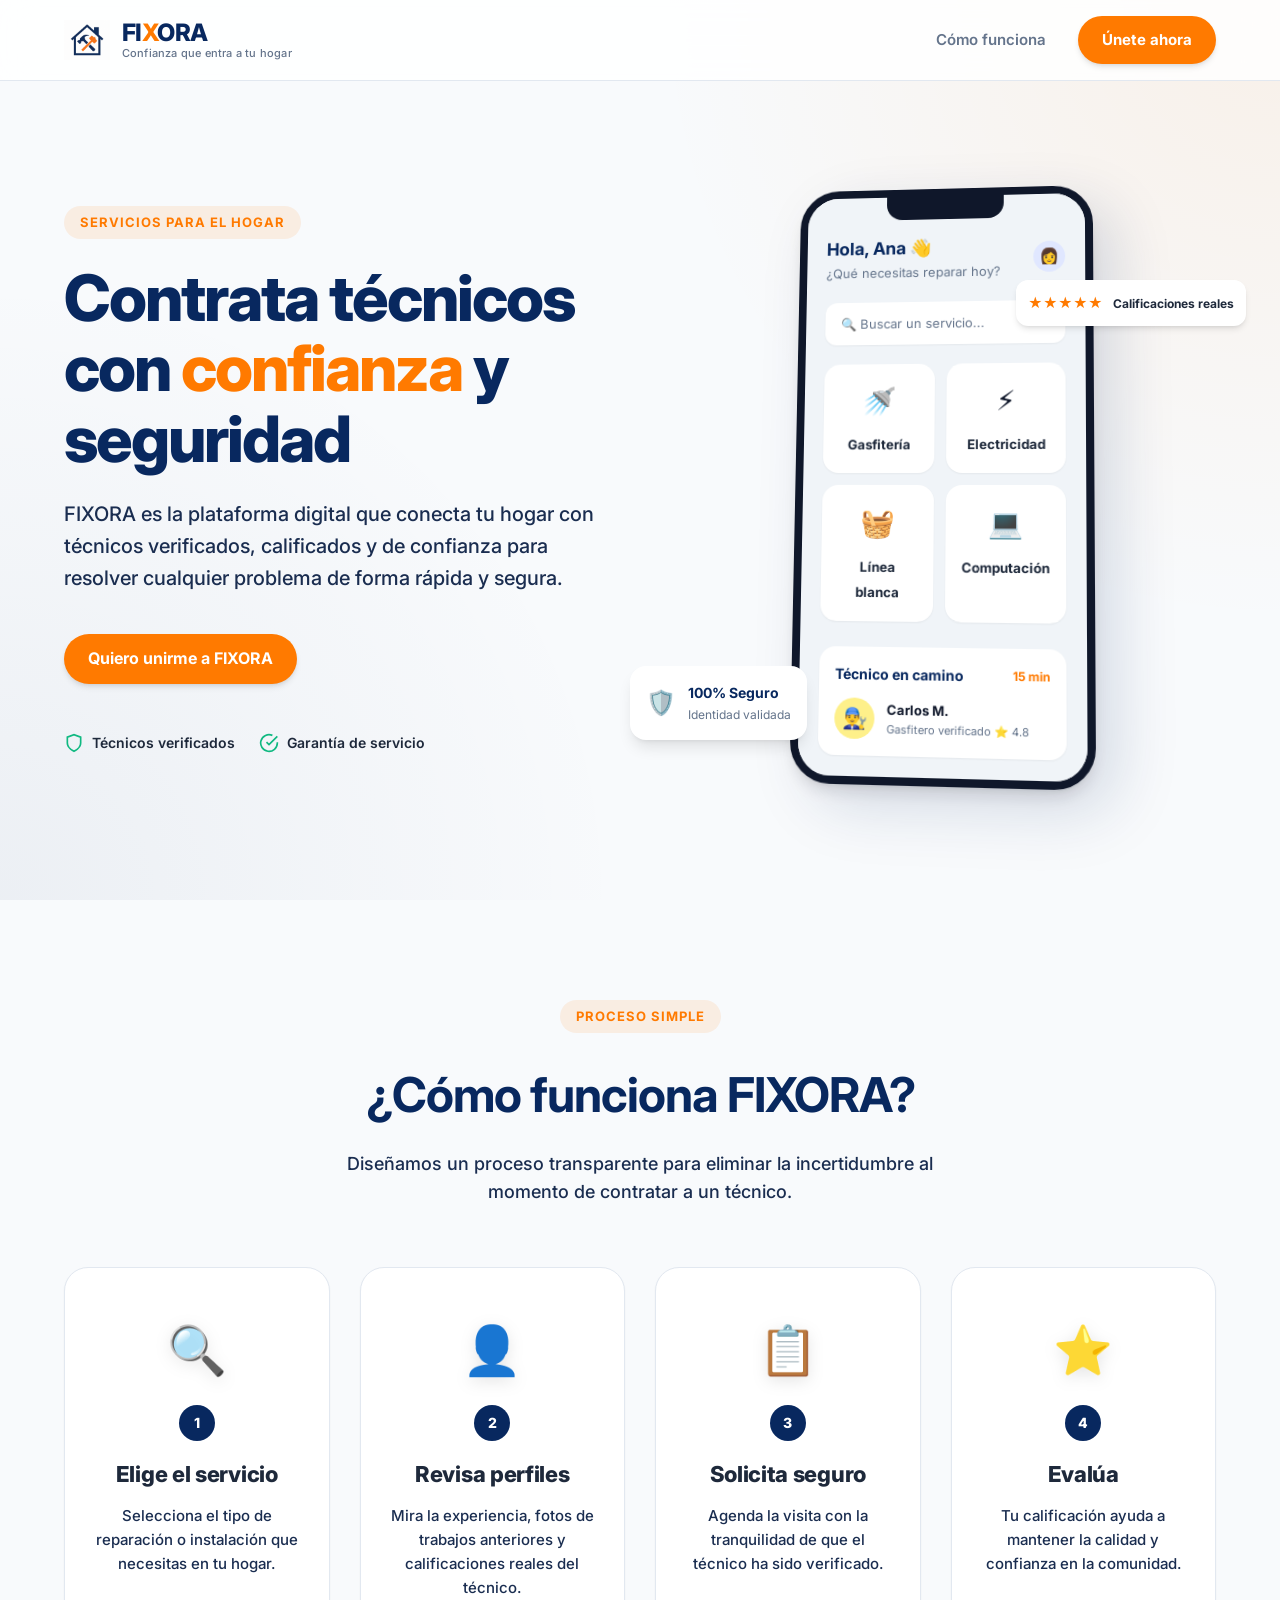
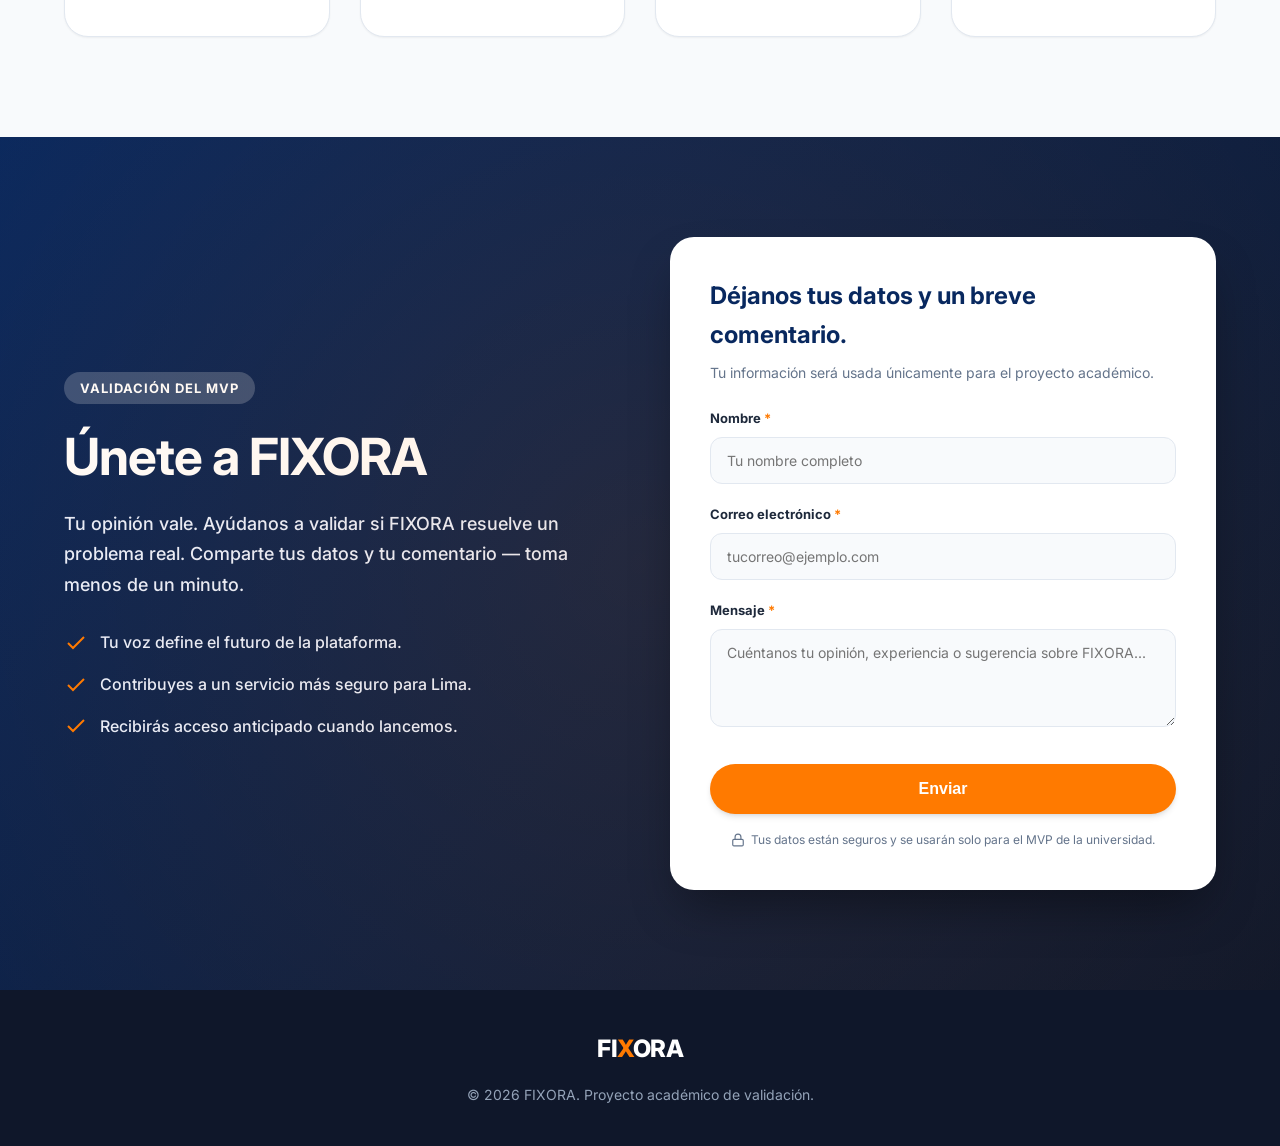
==== commit eb28a9f9: "septimo commit" ====
--- a/index.html
+++ b/index.html
@@ -59,7 +59,6 @@
       </div>
     </a>
     <nav class="nav">
-      <a href="#beneficios" class="nav-link">Beneficios</a>
       <a href="#funciona" class="nav-link">Cómo funciona</a>
       <a href="#validacion" class="btn-primary">Únete ahora</a>
     </nav>
@@ -205,7 +204,8 @@
       <div class="validation-copy">
         <span class="badge" style="background: rgba(255,255,255,0.2); color: white;">Validación del MVP</span>
         <h2>Únete a FIXORA</h2>
-        <p>Tu opinión vale. Ayúdanos a validar si FIXORA resuelve un problema real. Comparte tus datos y tu comentario — toma menos de un minuto.</p>
+        <p>Tu opinión vale. Ayúdanos a validar si FIXORA resuelve un problema real. Comparte tus datos y tu comentario —
+          toma menos de un minuto.</p>
 
         <ul class="validation-list">
           <li>
@@ -250,7 +250,9 @@
 
           <div class="form-group">
             <label class="form-label">Mensaje <span style="color:var(--orange-primary)">*</span></label>
-            <textarea name="mensaje" class="form-control" rows="4" placeholder="Cuéntanos tu opinión, experiencia o sugerencia sobre FIXORA..." required style="resize:vertical;"></textarea>
+            <textarea name="mensaje" class="form-control" rows="4"
+              placeholder="Cuéntanos tu opinión, experiencia o sugerencia sobre FIXORA..." required
+              style="resize:vertical;"></textarea>
           </div>
 
           <button type="submit" class="btn-primary btn-submit" id="submitBtn">Enviar</button>
